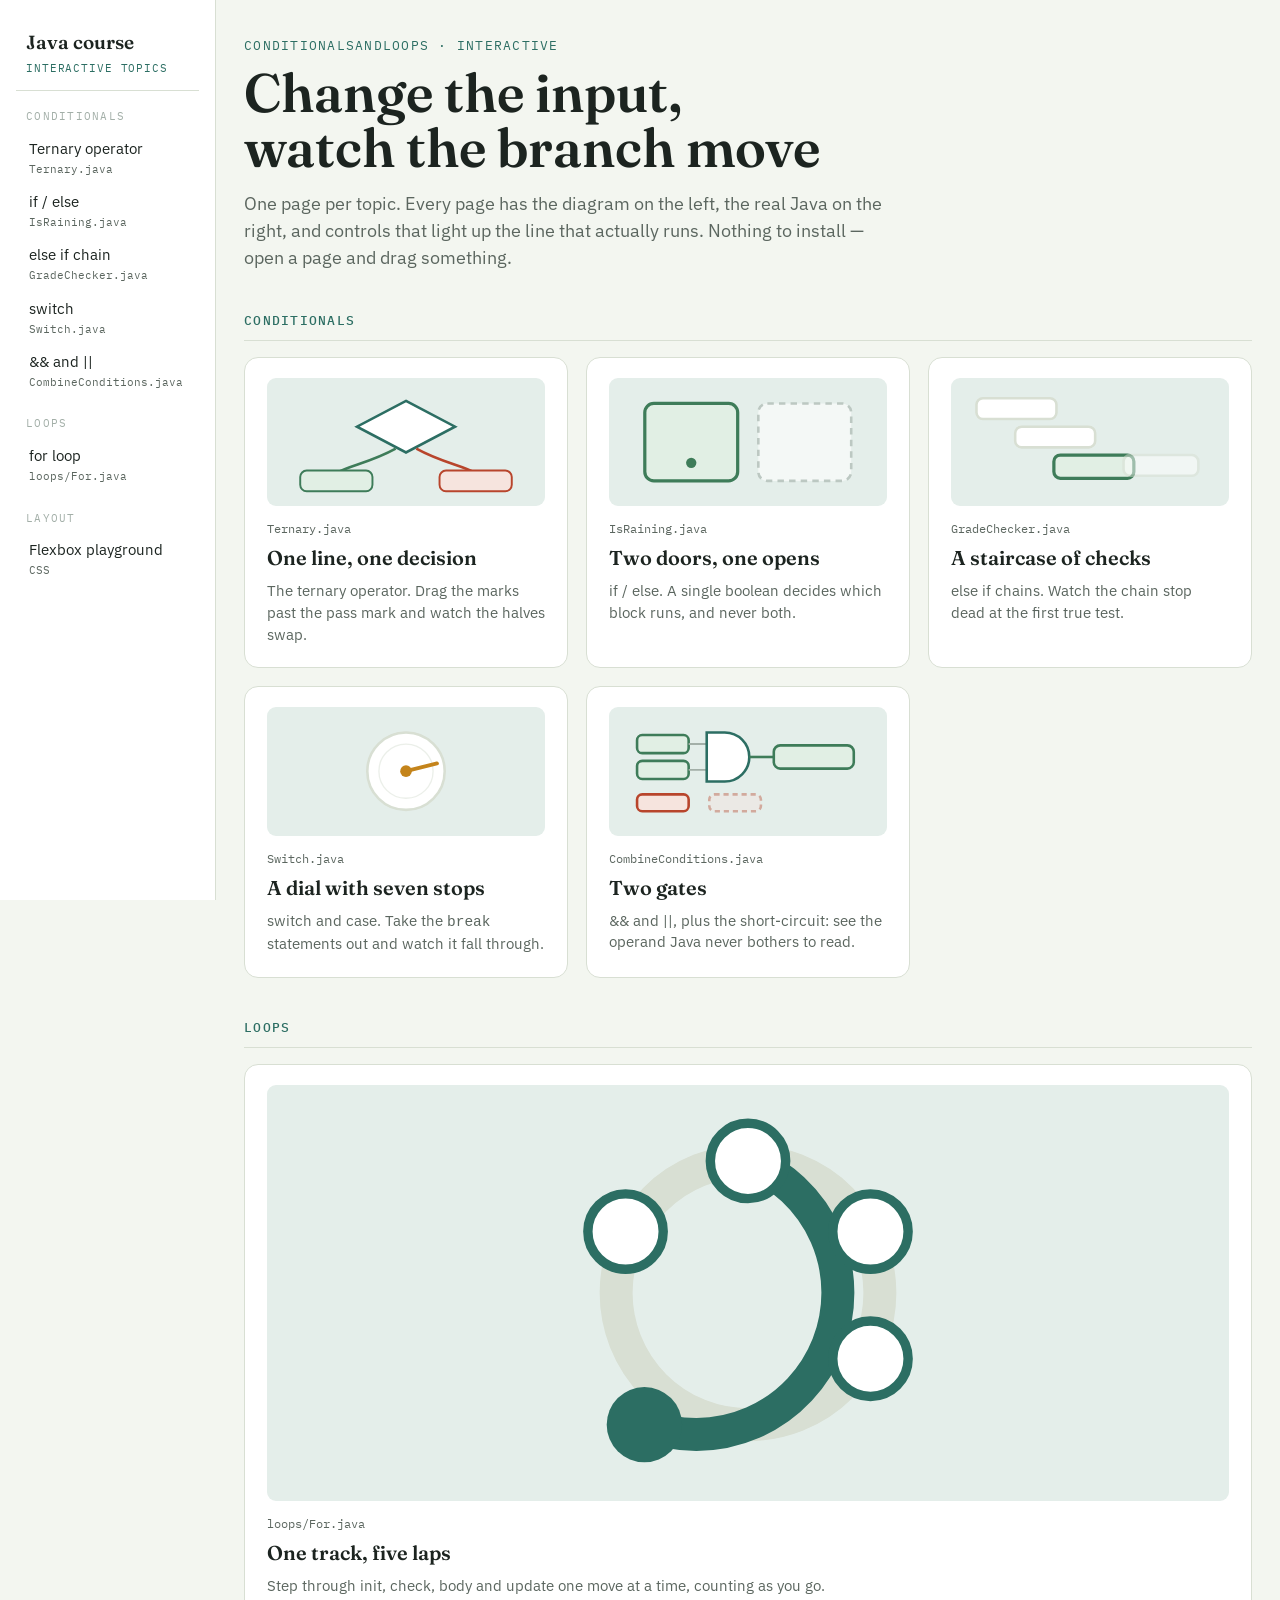
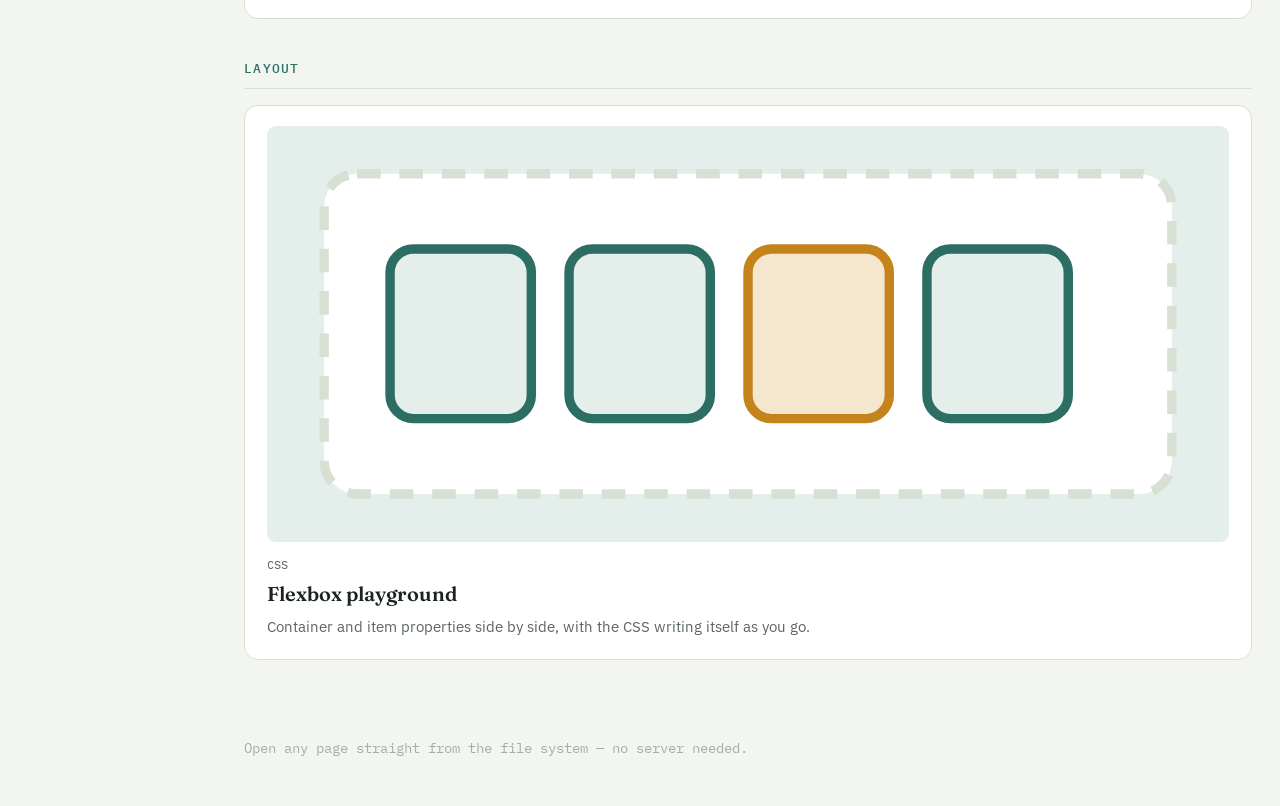
==== html/index.html @ 0fa613ed "first commit" ====
<!doctype html>
<html lang="en">
<head>
<meta charset="utf-8">
<meta name="viewport" content="width=device-width, initial-scale=1">
<title>Java course · Interactive topics</title>
<link rel="preconnect" href="https://fonts.googleapis.com">
<link rel="preconnect" href="https://fonts.gstatic.com" crossorigin>
<link rel="stylesheet" href="https://fonts.googleapis.com/css2?family=Fraunces:opsz,wght@9..144,600&family=IBM+Plex+Sans:wght@400;500;600&family=IBM+Plex+Mono:wght@400;500&display=swap">
<link rel="stylesheet" href="css/style.css">
</head>
<body data-topic="index">

<aside class="sidebar" id="sidebar"></aside>

<div class="main-col">

<main class="home">
  <p class="eyebrow">ConditionalsAndLoops &middot; interactive</p>
  <h1>Change the input,<br>watch the branch move</h1>
  <p class="lede">One page per topic. Every page has the diagram on the left, the real Java on the right, and controls that light up the line that actually runs. Nothing to install &mdash; open a page and drag something.</p>

  <section class="group">
    <h2>Conditionals</h2>
    <div class="cards">

      <a class="card" href="ternary.html">
        <div class="thumb">
          <svg viewBox="0 0 200 84" aria-hidden="true">
            <polygon points="100,10 138,30 100,50 62,30" fill="var(--surface)" stroke="var(--accent)" stroke-width="2"/>
            <path d="M92,47 C72,58 56,60 46,66" fill="none" stroke="var(--yes)" stroke-width="2"/>
            <path d="M108,47 C128,58 144,60 154,66" fill="none" stroke="var(--no)" stroke-width="2"/>
            <rect x="18" y="64" width="56" height="16" rx="5" fill="var(--yes-soft)" stroke="var(--yes)" stroke-width="1.5"/>
            <rect x="126" y="64" width="56" height="16" rx="5" fill="var(--no-soft)" stroke="var(--no)" stroke-width="1.5"/>
          </svg>
        </div>
        <p class="file">Ternary.java</p>
        <p class="name">One line, one decision</p>
        <p class="desc">The ternary operator. Drag the marks past the pass mark and watch the halves swap.</p>
      </a>

      <a class="card" href="if-else.html">
        <div class="thumb">
          <svg viewBox="0 0 200 84" aria-hidden="true">
            <rect x="20" y="12" width="72" height="60" rx="7" fill="var(--yes-soft)" stroke="var(--yes)" stroke-width="2.5"/>
            <circle cx="56" cy="58" r="4" fill="var(--yes)"/>
            <rect x="108" y="12" width="72" height="60" rx="7" fill="var(--surface)" stroke="var(--dim)" stroke-width="2" stroke-dasharray="5 4" opacity="0.6"/>
          </svg>
        </div>
        <p class="file">IsRaining.java</p>
        <p class="name">Two doors, one opens</p>
        <p class="desc">if / else. A single boolean decides which block runs, and never both.</p>
      </a>

      <a class="card" href="else-if.html">
        <div class="thumb">
          <svg viewBox="0 0 200 84" aria-hidden="true">
            <rect x="12" y="8" width="62" height="16" rx="5" fill="var(--surface)" stroke="var(--line)" stroke-width="2"/>
            <rect x="42" y="30" width="62" height="16" rx="5" fill="var(--surface)" stroke="var(--line)" stroke-width="2"/>
            <rect x="72" y="52" width="62" height="18" rx="5" fill="var(--yes-soft)" stroke="var(--yes)" stroke-width="2.5"/>
            <rect x="126" y="52" width="58" height="16" rx="5" fill="var(--surface)" stroke="var(--line)" stroke-width="2" opacity="0.5"/>
          </svg>
        </div>
        <p class="file">GradeChecker.java</p>
        <p class="name">A staircase of checks</p>
        <p class="desc">else if chains. Watch the chain stop dead at the first true test.</p>
      </a>

      <a class="card" href="switch.html">
        <div class="thumb">
          <svg viewBox="0 0 200 84" aria-hidden="true">
            <circle cx="100" cy="42" r="30" fill="var(--surface)" stroke="var(--line)" stroke-width="2"/>
            <circle cx="100" cy="42" r="21" fill="none" stroke="var(--line)" stroke-width="1" opacity="0.5"/>
            <line x1="100" y1="42" x2="124" y2="36" stroke="var(--amber)" stroke-width="3" stroke-linecap="round"/>
            <circle cx="100" cy="42" r="4.5" fill="var(--amber)"/>
          </svg>
        </div>
        <p class="file">Switch.java</p>
        <p class="name">A dial with seven stops</p>
        <p class="desc">switch and case. Take the <code>break</code> statements out and watch it fall through.</p>
      </a>

      <a class="card" href="logical-operators.html">
        <div class="thumb">
          <svg viewBox="0 0 200 84" aria-hidden="true">
            <rect x="14" y="14" width="40" height="14" rx="4" fill="var(--yes-soft)" stroke="var(--yes)" stroke-width="2"/>
            <rect x="14" y="34" width="40" height="14" rx="4" fill="var(--yes-soft)" stroke="var(--yes)" stroke-width="2"/>
            <path d="M54,21 H68 M54,41 H68" stroke="var(--dim)" stroke-width="1.5"/>
            <path d="M68,12 h14 a19,19 0 0 1 0,38 h-14 z" fill="var(--surface)" stroke="var(--accent)" stroke-width="2"/>
            <path d="M101,31 H120" stroke="var(--yes)" stroke-width="2"/>
            <rect x="120" y="22" width="62" height="18" rx="5" fill="var(--yes-soft)" stroke="var(--yes)" stroke-width="2"/>
            <rect x="14" y="60" width="40" height="13" rx="4" fill="var(--no-soft)" stroke="var(--no)" stroke-width="2"/>
            <rect x="70" y="60" width="40" height="13" rx="4" fill="var(--no-soft)" stroke="var(--no)" stroke-width="2" opacity="0.4" stroke-dasharray="4 3"/>
          </svg>
        </div>
        <p class="file">CombineConditions.java</p>
        <p class="name">Two gates</p>
        <p class="desc">&amp;&amp; and ||, plus the short-circuit: see the operand Java never bothers to read.</p>
      </a>

    </div>
  </section>

  <section class="group">
    <h2>Loops</h2>
    <div class="cards">

      <a class="card" href="for-loop.html">
        <div class="thumb">
          <svg viewBox="0 0 200 84" aria-hidden="true">
            <circle cx="100" cy="42" r="28" fill="none" stroke="var(--line)" stroke-width="7"/>
            <path d="M100,14 A28,28 0 1 1 78,70" fill="none" stroke="var(--accent)" stroke-width="7" stroke-linecap="round"/>
            <circle cx="100" cy="14" r="8" fill="var(--surface)" stroke="var(--accent)" stroke-width="2"/>
            <circle cx="126" cy="29" r="8" fill="var(--surface)" stroke="var(--accent)" stroke-width="2"/>
            <circle cx="126" cy="56" r="8" fill="var(--surface)" stroke="var(--accent)" stroke-width="2"/>
            <circle cx="74" cy="29" r="8" fill="var(--surface)" stroke="var(--accent)" stroke-width="2"/>
            <circle cx="78" cy="70" r="8" fill="var(--accent)"/>
          </svg>
        </div>
        <p class="file">loops/For.java</p>
        <p class="name">One track, five laps</p>
        <p class="desc">Step through init, check, body and update one move at a time, counting as you go.</p>
      </a>

    </div>
  </section>

  <section class="group">
    <h2>Layout</h2>
    <div class="cards">

      <a class="card" href="flexbox.html">
        <div class="thumb">
          <svg viewBox="0 0 200 84" aria-hidden="true">
            <rect x="10" y="8" width="180" height="68" rx="7" fill="var(--surface)" stroke="var(--line)" stroke-width="2" stroke-dasharray="5 4"/>
            <rect x="24" y="24" width="30" height="36" rx="5" fill="var(--accent-soft)" stroke="var(--accent)" stroke-width="2"/>
            <rect x="62" y="24" width="30" height="36" rx="5" fill="var(--accent-soft)" stroke="var(--accent)" stroke-width="2"/>
            <rect x="100" y="24" width="30" height="36" rx="5" fill="var(--amber-soft)" stroke="var(--amber)" stroke-width="2"/>
            <rect x="138" y="24" width="30" height="36" rx="5" fill="var(--accent-soft)" stroke="var(--accent)" stroke-width="2"/>
          </svg>
        </div>
        <p class="file">CSS</p>
        <p class="name">Flexbox playground</p>
        <p class="desc">Container and item properties side by side, with the CSS writing itself as you go.</p>
      </a>

    </div>
  </section>
</main>

<footer class="pagenav">
  <span>Open any page straight from the file system &mdash; no server needed.</span>
</footer>

</div>

<script src="js/common.js"></script>

</body>
</html>
---- html/css/style.css ----
/* Java course · shared styles
   Palette and type match the printed diagram slides in ConditionalsAndLoops/examples. */

:root {
  --bg: #F3F6F0;
  --surface: #FFFFFF;
  --panel: #E4EEEA;
  --ink: #1C2420;
  --ink-soft: #5B665F;
  --line: #D8DFD3;
  --accent: #2C6E63;
  --accent-soft: #E4EEEA;
  --yes: #3E7C59;
  --yes-soft: #E1EFE4;
  --no: #B8452C;
  --no-soft: #F6E4DE;
  --amber: #C4841B;
  --amber-soft: #F5E7CE;
  --dim: #A3AFA8;

  --sans: 'IBM Plex Sans', -apple-system, BlinkMacSystemFont, 'Segoe UI', Roboto, sans-serif;
  --serif: 'Fraunces', Georgia, 'Times New Roman', serif;
  --mono: 'IBM Plex Mono', Menlo, Consolas, 'Courier New', monospace;

  color-scheme: light;
}

@media (prefers-color-scheme: dark) {
  :root {
    --bg: #161A17;
    --surface: #1E2420;
    --panel: #212A26;
    --ink: #ECF1EA;
    --ink-soft: #9FAEA5;
    --line: #333D36;
    --accent: #6FBBAB;
    --accent-soft: #233530;
    --yes: #7FC79B;
    --yes-soft: #1F3327;
    --no: #E28A6E;
    --no-soft: #3A2621;
    --amber: #E0B15A;
    --amber-soft: #3A2E17;
    --dim: #6B7A72;
    color-scheme: dark;
  }
}

* { box-sizing: border-box; }

html, body { margin: 0; padding: 0; }

body {
  background: var(--bg);
  color: var(--ink);
  font-family: var(--sans);
  font-size: 16px;
  line-height: 1.5;
  -webkit-font-smoothing: antialiased;
}

a { color: var(--accent); }

h1, h2, h3 { text-wrap: balance; }

/* ---------------------------------------------------------------- shell */

body { display: flex; align-items: flex-start; }

.main-col { flex: 1; min-width: 0; }

/* ---------------------------------------------------------------- sidebar */

.sidebar {
  flex: 0 0 216px;
  position: sticky;
  top: 0;
  height: 100vh;
  overflow-y: auto;
  padding: 22px 16px 28px;
  background: var(--surface);
  border-right: 1px solid var(--line);
}

.side-home {
  display: block;
  text-decoration: none;
  color: inherit;
  padding: 6px 10px 14px;
  border-bottom: 1px solid var(--line);
  margin-bottom: 16px;
}

.side-title {
  display: block;
  font-family: var(--serif);
  font-weight: 600;
  font-size: 19px;
  color: var(--ink);
}

.side-sub {
  display: block;
  font-family: var(--mono);
  font-size: 11px;
  letter-spacing: 0.08em;
  text-transform: uppercase;
  color: var(--accent);
  margin-top: 3px;
}

.side-group {
  font-family: var(--mono);
  font-size: 10.5px;
  letter-spacing: 0.12em;
  text-transform: uppercase;
  color: var(--dim);
  margin: 18px 0 7px;
  padding-left: 10px;
}

.side-list { list-style: none; margin: 0; padding: 0; }

.side-list a {
  display: block;
  padding: 8px 10px;
  border-radius: 8px;
  text-decoration: none;
  color: var(--ink);
  border-left: 3px solid transparent;
}

.side-list a:hover { background: var(--panel); }

.side-list a.current {
  background: var(--accent-soft);
  border-left-color: var(--accent);
}

.side-label { display: block; font-size: 14.5px; line-height: 1.3; }

.side-list a.current .side-label { color: var(--accent); font-weight: 500; }

.side-file {
  display: block;
  font-family: var(--mono);
  font-size: 11px;
  color: var(--ink-soft);
  margin-top: 2px;
}

@media (max-width: 900px) {
  body { display: block; }
  .sidebar {
    position: static;
    height: auto;
    width: auto;
    border-right: 0;
    border-bottom: 1px solid var(--line);
    padding: 14px 18px;
  }
  .side-home { border-bottom: 0; margin-bottom: 10px; padding-bottom: 8px; }
  .side-group { display: none; }
  .side-list {
    display: flex;
    gap: 8px;
    overflow-x: auto;
    padding-bottom: 4px;
  }
  .side-list a {
    border-left: 0;
    border-bottom: 3px solid transparent;
    white-space: nowrap;
    border-radius: 8px 8px 0 0;
  }
  .side-list a.current { border-left: 0; border-bottom-color: var(--accent); }
  .side-file { display: none; }
}

/* ---------------------------------------------------------------- top bar */

.topbar {
  display: flex;
  flex-wrap: wrap;
  gap: 8px 20px;
  align-items: center;
  justify-content: space-between;
  padding: 14px 28px;
  border-bottom: 1px solid var(--line);
  background: var(--surface);
}

.topbar-right { display: flex; align-items: center; gap: 14px; }

.btn-pop {
  padding: 7px 14px;
  font-size: 12.5px;
  white-space: nowrap;
}

.btn-pop.is-live {
  border-color: var(--amber);
  color: var(--amber);
  background: var(--amber-soft);
}

.topbar .back {
  font-family: var(--mono);
  font-size: 13px;
  text-decoration: none;
  font-weight: 500;
}

.topbar .back:hover { text-decoration: underline; }

.topbar .crumb {
  font-family: var(--mono);
  font-size: 12.5px;
  color: var(--ink-soft);
}

/* ---------------------------------------------------------------- layout */

.topic, .home {
  max-width: 1180px;
  margin: 0 auto;
  padding: 36px 28px 56px;
}

.intro { max-width: 62ch; margin-bottom: 30px; }

.eyebrow {
  font-family: var(--mono);
  font-size: 12.5px;
  letter-spacing: 0.1em;
  text-transform: uppercase;
  color: var(--accent);
  margin: 0 0 10px;
}

.topic h1 {
  font-family: var(--serif);
  font-weight: 600;
  font-size: clamp(30px, 4.6vw, 44px);
  line-height: 1.06;
  margin: 0 0 12px;
}

.lede {
  font-size: 18px;
  color: var(--ink-soft);
  margin: 0;
}

/* Controls sit on the left, the live preview on the right. The markup keeps
   the preview first so it still reads sensibly without CSS; order swaps it. */
.workbench {
  display: grid;
  grid-template-columns: minmax(0, 1fr) minmax(0, 1.08fr);
  gap: 22px;
  align-items: start;
}

.workbench > .panel-preview { order: 2; }
.workbench > .panel-controls { order: 1; }

@media (max-width: 900px) {
  .workbench { grid-template-columns: minmax(0, 1fr); }
}

.workbench + .workbench { margin-top: 26px; }

.section-head {
  display: flex;
  align-items: baseline;
  gap: 14px;
  margin: 34px 0 14px;
  padding-bottom: 10px;
  border-bottom: 1px solid var(--line);
}

.section-head h2 {
  font-family: var(--serif);
  font-weight: 600;
  font-size: 25px;
  margin: 0;
}

.section-head .op {
  font-family: var(--mono);
  font-size: 15px;
  color: var(--accent);
  background: var(--accent-soft);
  padding: 3px 10px;
  border-radius: 7px;
}

.panel {
  background: var(--surface);
  border: 1px solid var(--line);
  border-radius: 14px;
  padding: 20px 22px 24px;
}

.panel h2 {
  font-family: var(--mono);
  font-size: 12.5px;
  font-weight: 500;
  letter-spacing: 0.1em;
  text-transform: uppercase;
  color: var(--accent);
  margin: 0 0 14px;
}

.panel h2 + .hint { margin-top: -8px; }

.hint {
  font-size: 14px;
  color: var(--ink-soft);
  margin: 0 0 16px;
}

.stack > * + * { margin-top: 26px; }

/* ---------------------------------------------------------------- diagram */

.stage {
  background: var(--panel);
  border-radius: 11px;
  padding: 14px 12px;
}

/* Base size is set here so that a font-size attribute on an individual
   <text> still wins — a class selector would override it. */
.stage svg { display: block; width: 100%; height: auto; font-size: 11px; }

/* shared diagram states, driven by JS */
.d-box { transition: fill .18s, stroke .18s, opacity .18s; }
.d-text { font-family: var(--mono); }
.is-off { opacity: 0.32; }

/* ---------------------------------------------------------------- controls */

.controls {
  display: flex;
  flex-direction: column;
  gap: 18px;
}

.ctrl { display: flex; flex-direction: column; gap: 7px; }

.ctrl > label,
.ctrl > .ctrl-label {
  display: flex;
  align-items: baseline;
  justify-content: space-between;
  gap: 12px;
  font-family: var(--mono);
  font-size: 13.5px;
  color: var(--ink-soft);
}

.ctrl .val {
  font-family: var(--mono);
  font-size: 15px;
  font-weight: 500;
  color: var(--accent);
  font-variant-numeric: tabular-nums;
}

input[type="range"] {
  width: 100%;
  accent-color: var(--accent);
  height: 22px;
}

select {
  font-family: var(--mono);
  font-size: 14px;
  padding: 7px 9px;
  border-radius: 8px;
  border: 1px solid var(--line);
  background: var(--surface);
  color: var(--ink);
  width: 100%;
}

/* segmented on/off switch */
.seg {
  display: inline-flex;
  border: 1px solid var(--line);
  border-radius: 9px;
  overflow: hidden;
  align-self: flex-start;
}

.seg button {
  font-family: var(--mono);
  font-size: 13.5px;
  padding: 8px 18px;
  border: 0;
  background: var(--surface);
  color: var(--ink-soft);
  cursor: pointer;
}

.seg button + button { border-left: 1px solid var(--line); }

.seg button[aria-pressed="true"] {
  background: var(--yes-soft);
  color: var(--yes);
  font-weight: 500;
}

.seg.seg-warn button[aria-pressed="true"] {
  background: var(--no-soft);
  color: var(--no);
}

.btn {
  font-family: var(--mono);
  font-size: 13.5px;
  padding: 9px 16px;
  border-radius: 9px;
  border: 1px solid var(--line);
  background: var(--surface);
  color: var(--ink);
  cursor: pointer;
}

.btn:hover { border-color: var(--accent); color: var(--accent); }

.btn-primary {
  background: var(--accent);
  border-color: var(--accent);
  color: var(--surface);
  font-weight: 500;
}

.btn-primary:hover { opacity: 0.88; color: var(--surface); }

.btn:disabled { opacity: 0.45; cursor: not-allowed; }

.btn-row { display: flex; flex-wrap: wrap; gap: 10px; }

:focus-visible { outline: 2px solid var(--accent); outline-offset: 2px; }

/* ---------------------------------------------------------------- code */

.code {
  font-family: var(--mono);
  font-size: 14px;
  line-height: 1.75;
  background: var(--bg);
  border: 1px solid var(--line);
  border-left: 4px solid var(--accent);
  border-radius: 9px;
  padding: 14px 16px;
  margin: 0;
  overflow-x: auto;
  tab-size: 4;
}

.code code { font: inherit; }

/* max-content keeps the highlight behind the whole line when it scrolls */
.code .ln {
  display: block;
  width: max-content;
  min-width: 100%;
  padding: 0 6px;
  border-radius: 5px;
  transition: background .18s, opacity .18s;
}

/* the line / branch Java actually runs */
.code .on { background: var(--yes-soft); }
.code .on-warn { background: var(--no-soft); }
.code .on-amber { background: var(--amber-soft); }

/* checked, but the answer was no */
.code .off { opacity: 0.45; }

/* never reached at all */
.code .skip { opacity: 0.28; text-decoration: line-through; text-decoration-thickness: 1px; }

.code i { font-style: normal; }

.code .v {
  color: var(--accent);
  font-weight: 500;
}

.code .cmt { color: var(--dim); }

/* ---------------------------------------------------------------- output */

.console {
  font-family: var(--mono);
  font-size: 14px;
  line-height: 1.7;
  background: var(--ink);
  color: var(--bg);
  border-radius: 9px;
  padding: 14px 16px;
  min-height: 56px;
  max-height: 260px;
  overflow-y: auto;
  white-space: pre-wrap;
  word-break: break-word;
}

@media (prefers-color-scheme: dark) {
  .console { background: #0E1210; color: #D7E2DA; }
}

.console .muted { color: var(--dim); }

/* small fact chips under a demo */
.facts {
  display: flex;
  flex-wrap: wrap;
  gap: 10px;
  margin-top: 16px;
}

.fact {
  background: var(--panel);
  border-radius: 8px;
  padding: 8px 12px;
  font-family: var(--mono);
  font-size: 12.5px;
  color: var(--ink-soft);
}

.fact b {
  color: var(--accent);
  font-weight: 500;
  font-variant-numeric: tabular-nums;
}

/* ---------------------------------------------------------------- notes */

.notes {
  margin-top: 26px;
  display: grid;
  grid-template-columns: repeat(auto-fit, minmax(280px, 1fr));
  gap: 22px;
}

.note {
  background: var(--surface);
  border: 1px solid var(--line);
  border-radius: 14px;
  padding: 20px 22px 22px;
}

.note h3 {
  font-family: var(--mono);
  font-size: 12.5px;
  font-weight: 500;
  letter-spacing: 0.1em;
  text-transform: uppercase;
  margin: 0 0 12px;
  color: var(--accent);
}

.note.try h3 { color: var(--amber); }

.note ul { margin: 0; padding-left: 20px; }
.note li { margin-bottom: 10px; }
.note li:last-child { margin-bottom: 0; }

.note code {
  font-family: var(--mono);
  font-size: 13px;
  background: var(--panel);
  padding: 1px 5px;
  border-radius: 4px;
}

/* ---------------------------------------------------------------- page nav */

.pagenav {
  max-width: 1180px;
  margin: 0 auto;
  padding: 22px 28px 48px;
  display: flex;
  justify-content: space-between;
  gap: 16px;
  font-family: var(--mono);
  font-size: 13.5px;
}

.pagenav a { text-decoration: none; }
.pagenav a:hover { text-decoration: underline; }
.pagenav span { color: var(--dim); }

/* ---------------------------------------------------------------- index */

.home h1 {
  font-family: var(--serif);
  font-weight: 600;
  font-size: clamp(34px, 6vw, 54px);
  line-height: 1.03;
  margin: 0 0 14px;
}

.home .lede { max-width: 58ch; }

.group { margin-top: 40px; }

.group > h2 {
  font-family: var(--mono);
  font-size: 12.5px;
  font-weight: 500;
  letter-spacing: 0.1em;
  text-transform: uppercase;
  color: var(--accent);
  margin: 0 0 16px;
  padding-bottom: 10px;
  border-bottom: 1px solid var(--line);
}

.cards {
  display: grid;
  grid-template-columns: repeat(auto-fit, minmax(270px, 1fr));
  gap: 18px;
}

.card {
  display: block;
  background: var(--surface);
  border: 1px solid var(--line);
  border-radius: 14px;
  padding: 20px 22px 22px;
  text-decoration: none;
  color: inherit;
  transition: border-color .16s, transform .16s;
}

.card:hover { border-color: var(--accent); transform: translateY(-2px); }

.card .thumb {
  background: var(--panel);
  border-radius: 9px;
  padding: 10px;
  margin-bottom: 14px;
}

.card .thumb svg { display: block; width: 100%; height: auto; }

.card .file {
  font-family: var(--mono);
  font-size: 12px;
  color: var(--ink-soft);
  margin: 0 0 5px;
}

.card .name {
  font-family: var(--serif);
  font-weight: 600;
  font-size: 20px;
  margin: 0 0 7px;
}

.card .desc {
  font-size: 14.5px;
  color: var(--ink-soft);
  margin: 0;
}

/* ------------------------------------------------------- preview-only tab */

/* Page opened as ?view=preview: only the diagrams, driven from the other tab. */

body.is-preview { display: block; }

body.is-preview .sidebar,
body.is-preview .topbar,
body.is-preview .intro,
body.is-preview .notes,
body.is-preview .pagenav,
body.is-preview .block-controls,
body.is-preview .section-head .op { display: none; }

body.is-preview .topic { max-width: 1100px; padding-top: 22px; }

body.is-preview .workbench { grid-template-columns: minmax(0, 1fr); gap: 18px; }

body.is-preview .panel-preview,
body.is-preview .panel-controls {
  border: 0;
  background: transparent;
  padding: 0;
}

body.is-preview .panel-preview { order: 0; }
body.is-preview .panel-controls { order: 1; }

body.is-preview .panel-preview > h2,
body.is-preview .panel-preview > .hint { display: none; }

body.is-preview .stage,
body.is-preview .flex-stage { padding: 26px 22px; }

body.is-preview .facts { justify-content: center; margin-top: 20px; }

body.is-preview .fact { font-size: 15px; padding: 10px 16px; }

/* the preview tab is for watching, not clicking */
body.is-preview .item { cursor: default; pointer-events: none; }

/* code and output get bigger, since they are being read from a distance */
body.is-preview .code { font-size: 16px; line-height: 1.8; }
body.is-preview .console { font-size: 16px; max-height: none; }
body.is-preview .panel-controls h2 { font-size: 13px; }
body.is-preview .panel-controls .hint { text-align: center; }

/* current control values, rebuilt on every update */
.preview-settings { display: none; }

body.is-preview .preview-settings {
  display: flex;
  flex-wrap: wrap;
  gap: 10px;
  justify-content: center;
  margin-top: 16px;
}

.pset {
  display: inline-flex;
  align-items: baseline;
  gap: 9px;
  background: var(--panel);
  border: 1px solid var(--line);
  border-radius: 9px;
  padding: 9px 15px;
  font-family: var(--mono);
  font-size: 14.5px;
}

.pset-k { color: var(--ink-soft); }
.pset-v { color: var(--accent); font-weight: 500; }
.pset.is-muted { opacity: 0.45; }
.pset.is-muted .pset-v { color: var(--ink-soft); }

body.is-preview .section-head {
  justify-content: center;
  margin: 26px 0 10px;
  border-bottom: 0;
}

.preview-bar {
  display: none;
  align-items: center;
  justify-content: space-between;
  gap: 16px;
  padding: 12px 28px;
  background: var(--amber-soft);
  border-bottom: 1px solid var(--line);
  font-family: var(--mono);
  font-size: 12.5px;
  color: var(--amber);
}

body.is-preview .preview-bar { display: flex; }
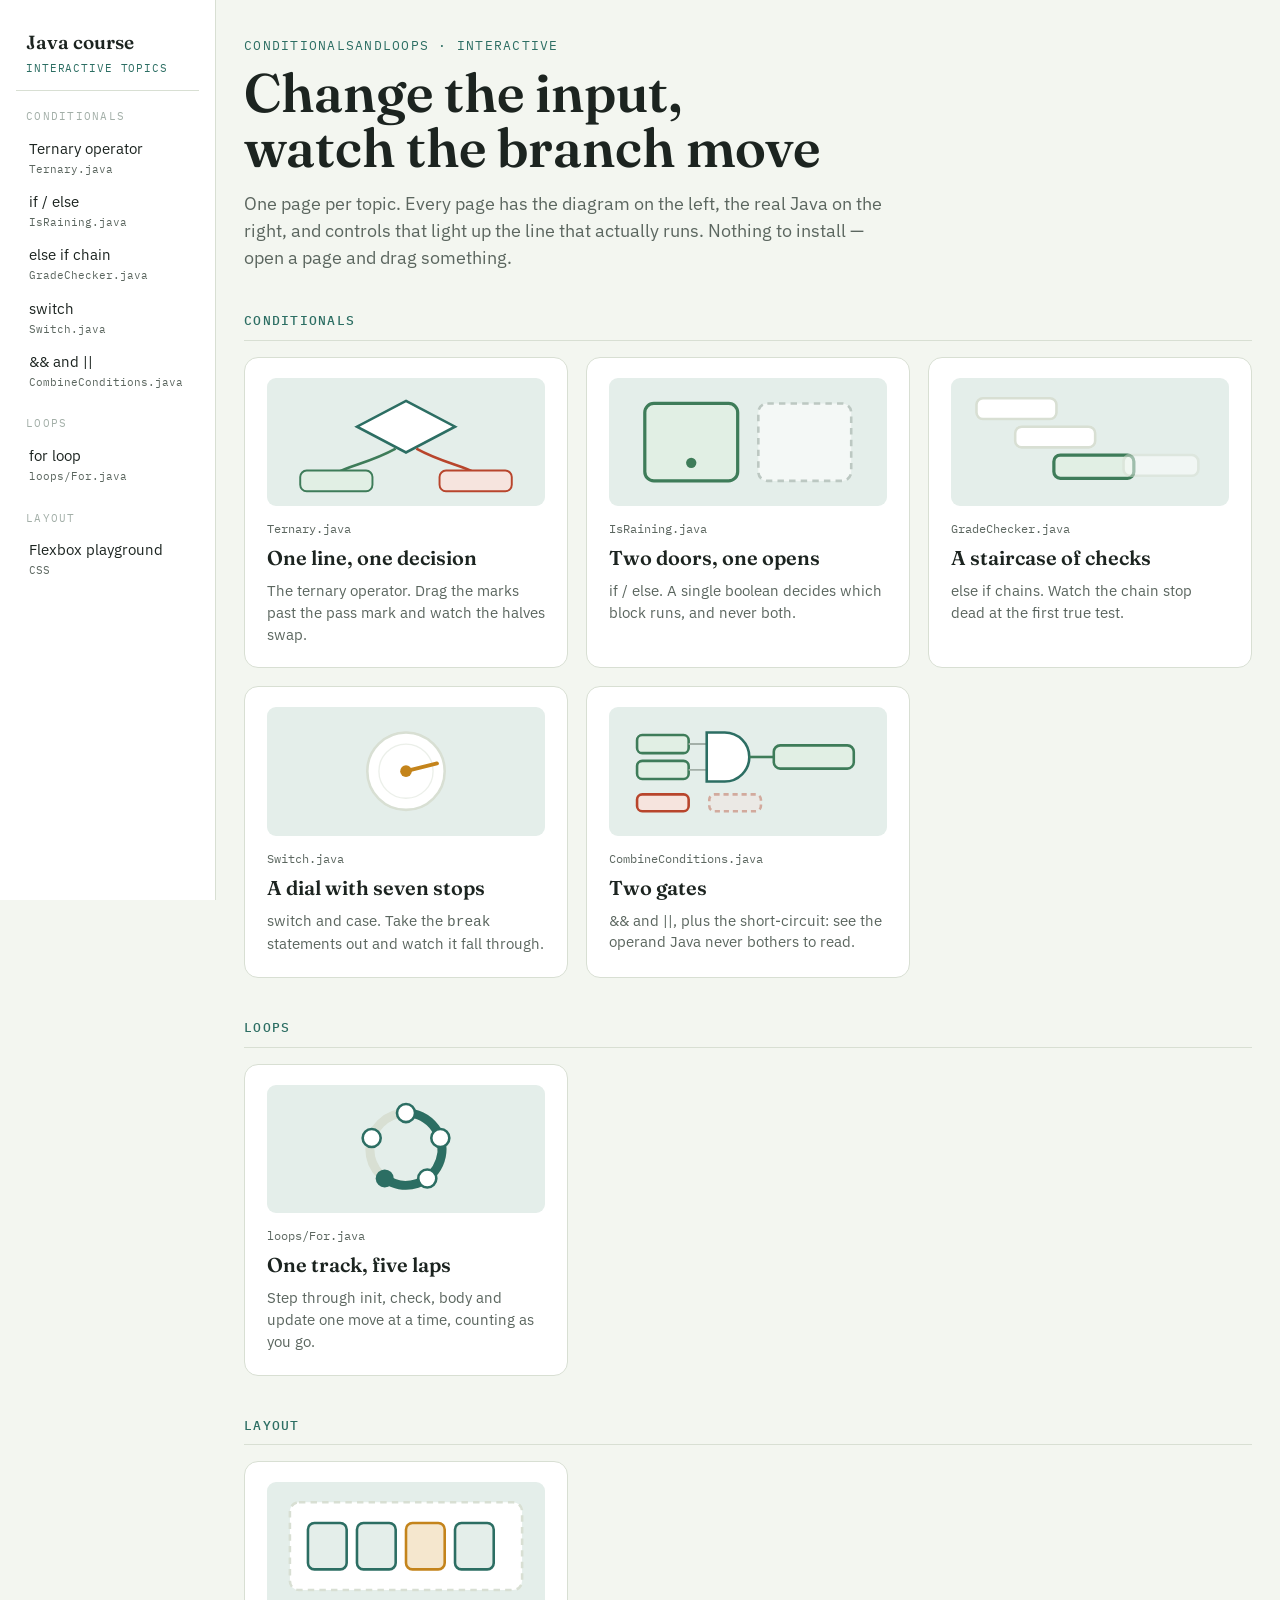
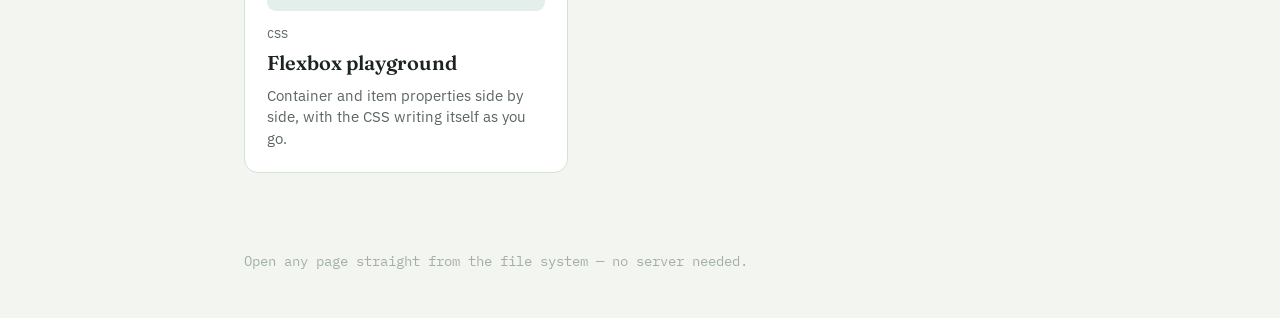
==== commit d57c4a79: "Add syntax panels for control structures and enhance styling" ====
--- a/html/index.html
+++ b/html/index.html
@@ -109,12 +109,12 @@
         <div class="thumb">
           <svg viewBox="0 0 200 84" aria-hidden="true">
             <circle cx="100" cy="42" r="28" fill="none" stroke="var(--line)" stroke-width="7"/>
-            <path d="M100,14 A28,28 0 1 1 78,70" fill="none" stroke="var(--accent)" stroke-width="7" stroke-linecap="round"/>
-            <circle cx="100" cy="14" r="8" fill="var(--surface)" stroke="var(--accent)" stroke-width="2"/>
-            <circle cx="126" cy="29" r="8" fill="var(--surface)" stroke="var(--accent)" stroke-width="2"/>
-            <circle cx="126" cy="56" r="8" fill="var(--surface)" stroke="var(--accent)" stroke-width="2"/>
-            <circle cx="74" cy="29" r="8" fill="var(--surface)" stroke="var(--accent)" stroke-width="2"/>
-            <circle cx="78" cy="70" r="8" fill="var(--accent)"/>
+            <path d="M100,14 A28,28 0 1 1 83.5,64.7" fill="none" stroke="var(--accent)" stroke-width="7" stroke-linecap="round"/>
+            <circle cx="100" cy="14" r="7" fill="var(--surface)" stroke="var(--accent)" stroke-width="2"/>
+            <circle cx="126.6" cy="33.3" r="7" fill="var(--surface)" stroke="var(--accent)" stroke-width="2"/>
+            <circle cx="116.5" cy="64.7" r="7" fill="var(--surface)" stroke="var(--accent)" stroke-width="2"/>
+            <circle cx="73.4" cy="33.3" r="7" fill="var(--surface)" stroke="var(--accent)" stroke-width="2"/>
+            <circle cx="83.5" cy="64.7" r="7" fill="var(--accent)"/>
           </svg>
         </div>
         <p class="file">loops/For.java</p>
--- a/html/css/style.css
+++ b/html/css/style.css
@@ -296,6 +296,7 @@
 }
 
 .panel {
+  position: relative;
   background: var(--surface);
   border: 1px solid var(--line);
   border-radius: 14px;
@@ -322,6 +323,104 @@
 
 .stack > * + * { margin-top: 26px; }
 
+/* ---------------------------------------------------------------- syntax */
+
+/* The general form of the statement, above the worked example. */
+.syntax { margin-bottom: 22px; }
+
+/* a placeholder the student replaces with their own code */
+.slot {
+  color: var(--amber);
+  background: var(--amber-soft);
+  border-radius: 4px;
+  padding: 1px 5px;
+}
+
+.legend {
+  display: grid;
+  grid-template-columns: max-content minmax(0, 1fr);
+  gap: 9px 16px;
+  align-items: baseline;
+  margin: 16px 0 0;
+  font-size: 14.5px;
+}
+
+.legend dt { font-family: var(--mono); font-size: 13px; }
+.legend dd { margin: 0; color: var(--ink-soft); }
+
+.legend code {
+  font-family: var(--mono);
+  font-size: 13px;
+  background: var(--panel);
+  padding: 1px 5px;
+  border-radius: 4px;
+}
+
+@media (max-width: 560px) {
+  .legend { grid-template-columns: minmax(0, 1fr); gap: 3px; }
+  .legend dd { margin-bottom: 9px; }
+}
+
+/* ---------------------------------------------------------------- maximize */
+
+/* A panel opened full screen in the same tab. The panel is not moved in the
+   DOM, only pinned over the page, so its controls and diagram stay live. */
+
+.btn-max {
+  position: absolute;
+  top: 12px;
+  right: 12px;
+  display: grid;
+  place-items: center;
+  width: 30px;
+  height: 30px;
+  padding: 0;
+  border-radius: 8px;
+  border: 1px solid var(--line);
+  background: var(--surface);
+  color: var(--ink-soft);
+  cursor: pointer;
+}
+
+.stack > .btn-max { margin-top: 0; }
+
+.btn-max:hover { border-color: var(--accent); color: var(--accent); }
+
+.btn-max svg {
+  width: 14px;
+  height: 14px;
+  fill: none;
+  stroke: currentColor;
+  stroke-width: 1.6;
+  stroke-linecap: round;
+  stroke-linejoin: round;
+}
+
+body.has-max { overflow: hidden; }
+
+.panel.is-max {
+  position: fixed;
+  inset: 0;
+  z-index: 100;
+  margin: 0;
+  border: 0;
+  border-radius: 0;
+  overflow: auto;
+  padding: 28px clamp(20px, 5vw, 64px) 36px;
+}
+
+/* stays in the corner while the panel scrolls */
+.panel.is-max > .btn-max { position: fixed; top: 16px; right: 20px; z-index: 1; }
+
+/* bigger, since a maximized panel is being read from a distance */
+.panel.is-max .code { font-size: 16px; line-height: 1.8; }
+.panel.is-max .console { font-size: 16px; max-height: none; }
+.panel.is-max .fact { font-size: 15px; padding: 10px 16px; }
+.panel.is-max .legend { font-size: 16px; }
+.panel.is-max .legend dt,
+.panel.is-max .legend code { font-size: 15px; }
+.panel.is-max .stage svg { max-height: calc(100vh - 200px); }
+
 /* ---------------------------------------------------------------- diagram */
 
 .stage {
@@ -373,6 +472,34 @@
   accent-color: var(--accent);
   height: 22px;
 }
+
+.range-row {
+  display: flex;
+  align-items: center;
+  gap: 10px;
+}
+
+.range-row input[type="range"] { flex: 1; min-width: 0; }
+
+.range-box {
+  flex: none;
+  font-family: var(--mono);
+  font-size: 14px;
+  font-variant-numeric: tabular-nums;
+  padding: 5px 6px;
+  border-radius: 8px;
+  border: 1px solid var(--line);
+  background: var(--surface);
+  color: var(--ink);
+  text-align: right;
+}
+
+.range-box:focus {
+  outline: 2px solid var(--accent);
+  outline-offset: 1px;
+}
+
+.range-box:disabled { opacity: 0.45; }
 
 select {
   font-family: var(--mono);
@@ -624,7 +751,8 @@
 
 .cards {
   display: grid;
-  grid-template-columns: repeat(auto-fit, minmax(270px, 1fr));
+  /* auto-fill, not auto-fit: a group with one card keeps a card's width */
+  grid-template-columns: repeat(auto-fill, minmax(270px, 1fr));
   gap: 18px;
 }
 
@@ -648,7 +776,7 @@
   margin-bottom: 14px;
 }
 
-.card .thumb svg { display: block; width: 100%; height: auto; }
+.card .thumb svg { display: block; width: 100%; height: auto; max-height: 120px; }
 
 .card .file {
   font-family: var(--mono);
@@ -684,9 +812,32 @@
 body.is-preview .block-controls,
 body.is-preview .section-head .op { display: none; }
 
-body.is-preview .topic { max-width: 1100px; padding-top: 22px; }
-
-body.is-preview .workbench { grid-template-columns: minmax(0, 1fr); gap: 18px; }
+/* the syntax panel stays, with the skeleton and its legend side by side so it
+   takes as little height as possible above the diagram */
+body.is-preview .syntax {
+  display: grid;
+  grid-template-columns: minmax(0, 1fr) minmax(0, 1fr);
+  gap: 0 28px;
+  align-items: start;
+  align-content: start;
+}
+body.is-preview .syntax > h2 { grid-column: 1 / -1; }
+body.is-preview .syntax .legend { margin-top: 0; font-size: 16px; }
+
+@media (max-width: 900px) {
+  body.is-preview .syntax { grid-template-columns: minmax(0, 1fr); }
+  body.is-preview .syntax .legend { margin-top: 16px; }
+}
+
+body.is-preview .topic { max-width: none; padding: 22px 28px 28px; }
+
+/* live preview (70%) on the left, code (30%) on the right at full height */
+body.is-preview .workbench {
+  grid-template-columns: minmax(0, 7fr) minmax(0, 3fr);
+  gap: 28px;
+  align-items: stretch;
+  min-height: calc(100vh - 120px);
+}
 
 body.is-preview .panel-preview,
 body.is-preview .panel-controls {
@@ -696,7 +847,37 @@
 }
 
 body.is-preview .panel-preview { order: 0; }
-body.is-preview .panel-controls { order: 1; }
+body.is-preview .panel-controls { order: 1; display: flex; flex-direction: column; }
+
+/* code and output split the column's height evenly (the flexbox page has
+   no output, so its CSS takes the whole column) */
+body.is-preview .panel-controls > div:not(.block-controls) {
+  flex: 1 1 0;
+  min-height: 0;
+  display: flex;
+  flex-direction: column;
+}
+body.is-preview .panel-controls > .block-controls + div:not(.block-controls) { margin-top: 0; }
+body.is-preview .panel-controls .code,
+body.is-preview .panel-controls .console {
+  flex: 1 1 0;
+  min-height: 0;
+  overflow-y: auto;
+}
+
+/* the code column is narrow, so wrap long lines instead of scrolling */
+body.is-preview .code { white-space: pre-wrap; overflow-wrap: anywhere; }
+body.is-preview .code .ln { width: auto; }
+
+/* keep the diagram from pushing the variables and output off screen */
+body.is-preview .stage svg { max-height: 62vh; }
+
+@media (max-width: 900px) {
+  body.is-preview .workbench { grid-template-columns: minmax(0, 1fr); min-height: 0; }
+  body.is-preview .panel-controls > div:not(.block-controls),
+  body.is-preview .panel-controls .code,
+  body.is-preview .panel-controls .console { flex: none; }
+}
 
 body.is-preview .panel-preview > h2,
 body.is-preview .panel-preview > .hint { display: none; }
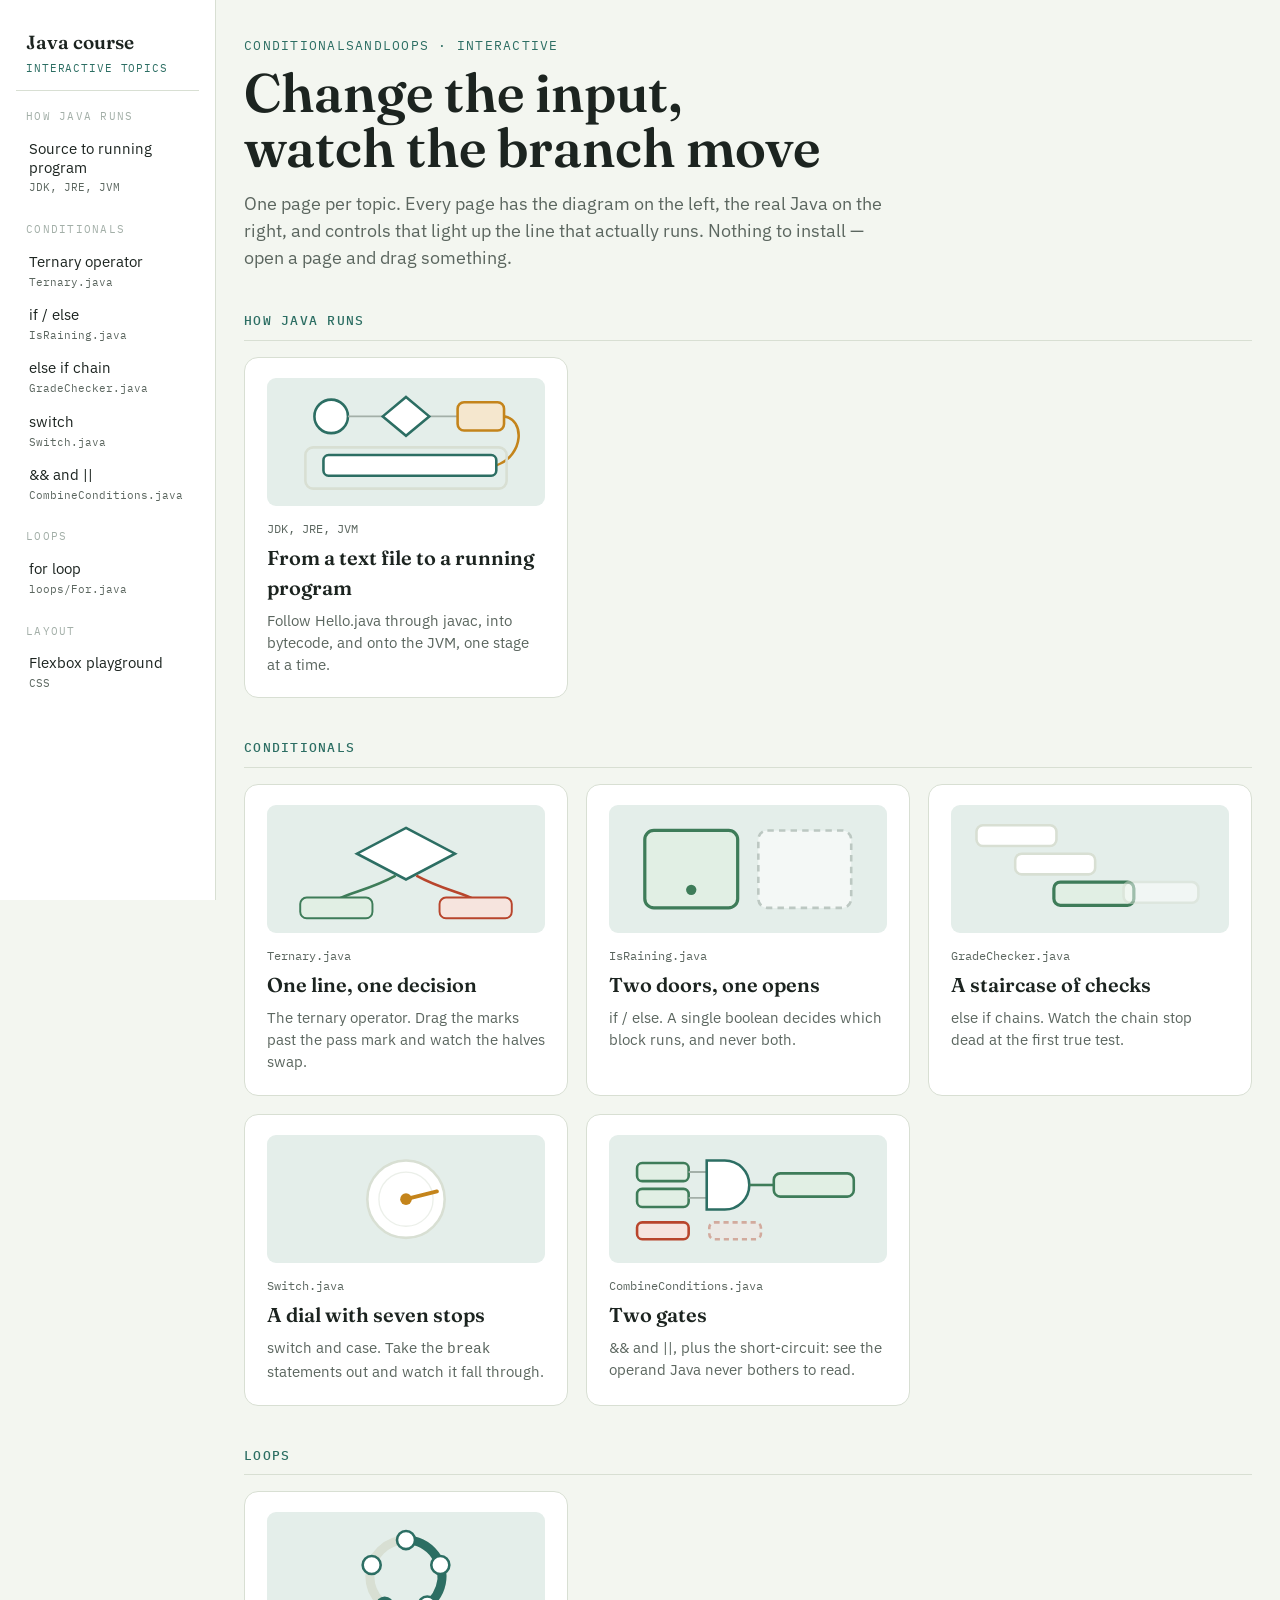
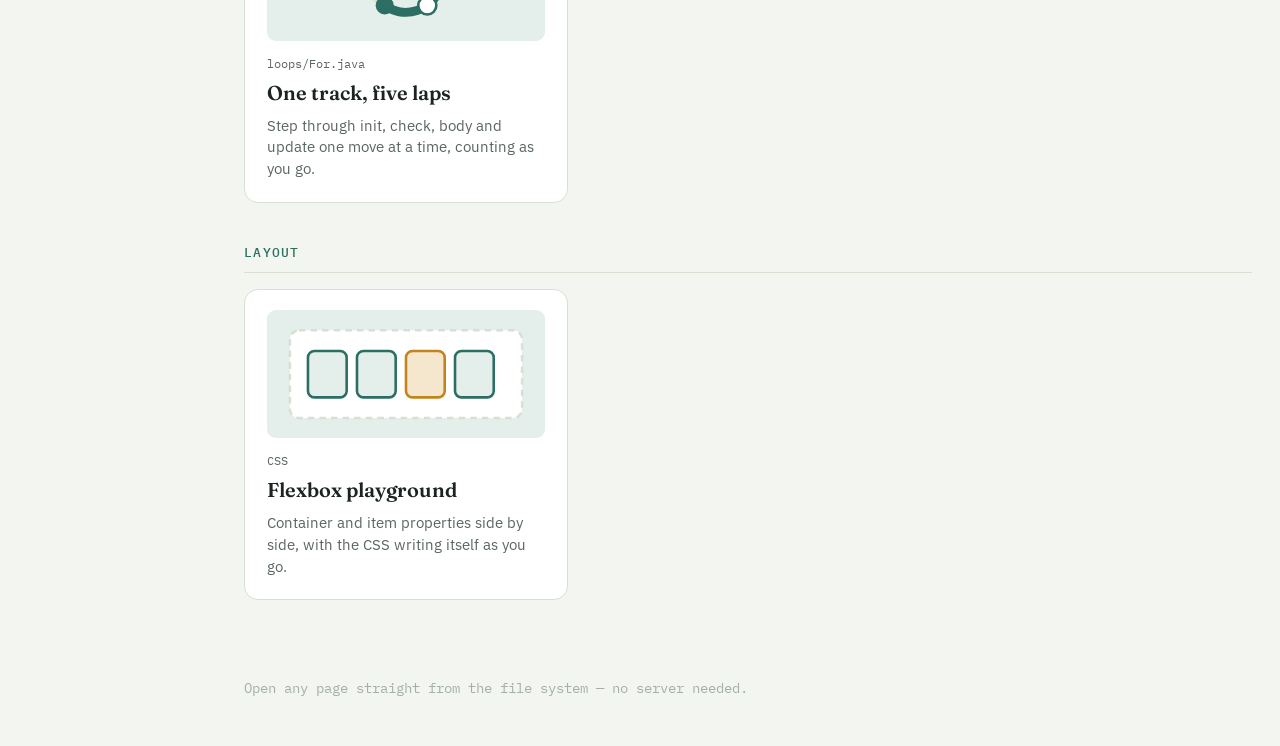
==== commit 28e9a390: "Add 'How Java runs' section and related functionality" ====
--- a/html/index.html
+++ b/html/index.html
@@ -19,6 +19,30 @@
   <p class="eyebrow">ConditionalsAndLoops &middot; interactive</p>
   <h1>Change the input,<br>watch the branch move</h1>
   <p class="lede">One page per topic. Every page has the diagram on the left, the real Java on the right, and controls that light up the line that actually runs. Nothing to install &mdash; open a page and drag something.</p>
+
+  <section class="group">
+    <h2>How Java runs</h2>
+    <div class="cards">
+
+      <a class="card" href="java-internals.html">
+        <div class="thumb">
+          <svg viewBox="0 0 200 84" aria-hidden="true">
+            <circle cx="42" cy="22" r="13" fill="var(--surface)" stroke="var(--accent)" stroke-width="2"/>
+            <path d="M55,22 H82 M118,22 H140" stroke="var(--dim)" stroke-width="1.5"/>
+            <polygon points="100,7 118,22 100,37 82,22" fill="var(--surface)" stroke="var(--accent)" stroke-width="2"/>
+            <rect x="140" y="11" width="36" height="22" rx="5" fill="var(--amber-soft)" stroke="var(--amber)" stroke-width="2"/>
+            <path d="M176,22 C192,24 192,52 170,60" fill="none" stroke="var(--amber)" stroke-width="2"/>
+            <rect x="22" y="46" width="156" height="32" rx="6" fill="none" stroke="var(--line)" stroke-width="2"/>
+            <rect x="36" y="52" width="134" height="16" rx="4" fill="var(--surface)" stroke="var(--accent)" stroke-width="2"/>
+          </svg>
+        </div>
+        <p class="file">JDK, JRE, JVM</p>
+        <p class="name">From a text file to a running program</p>
+        <p class="desc">Follow Hello.java through javac, into bytecode, and onto the JVM, one stage at a time.</p>
+      </a>
+
+    </div>
+  </section>
 
   <section class="group">
     <h2>Conditionals</h2>
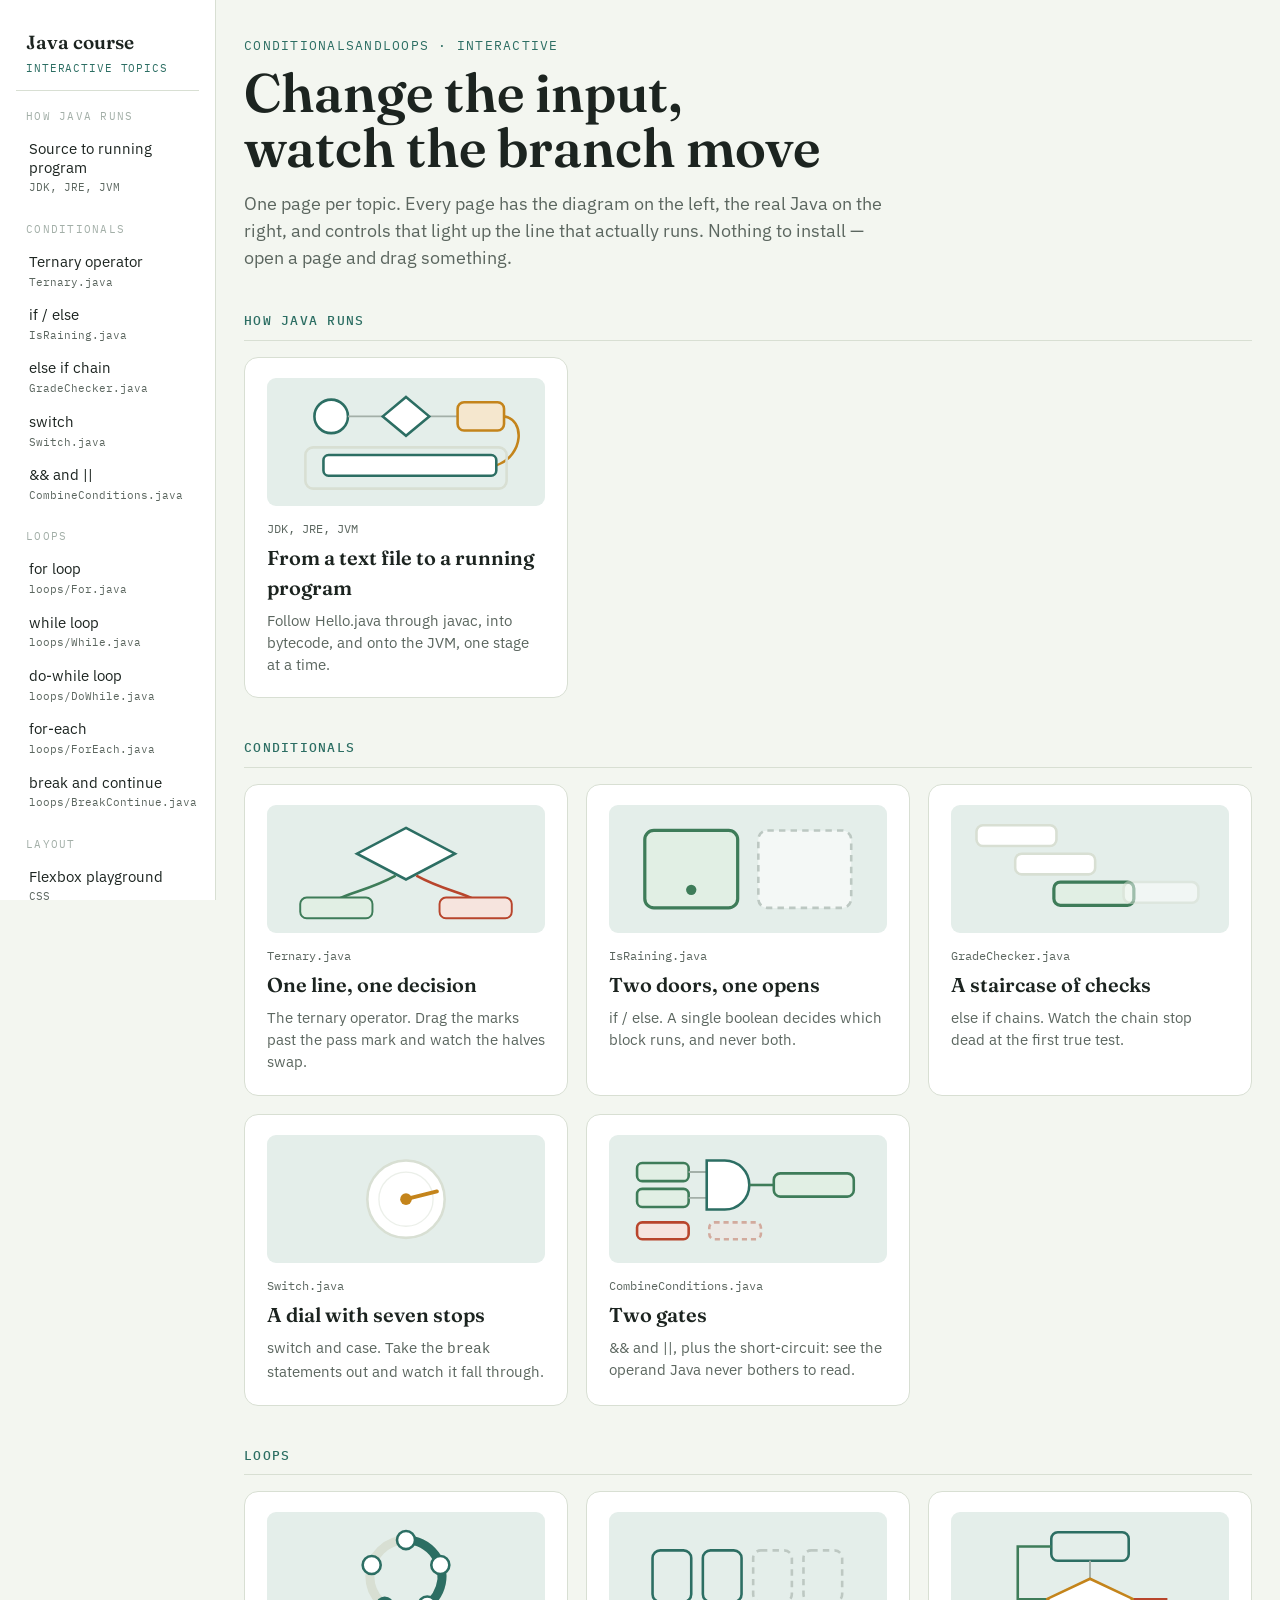
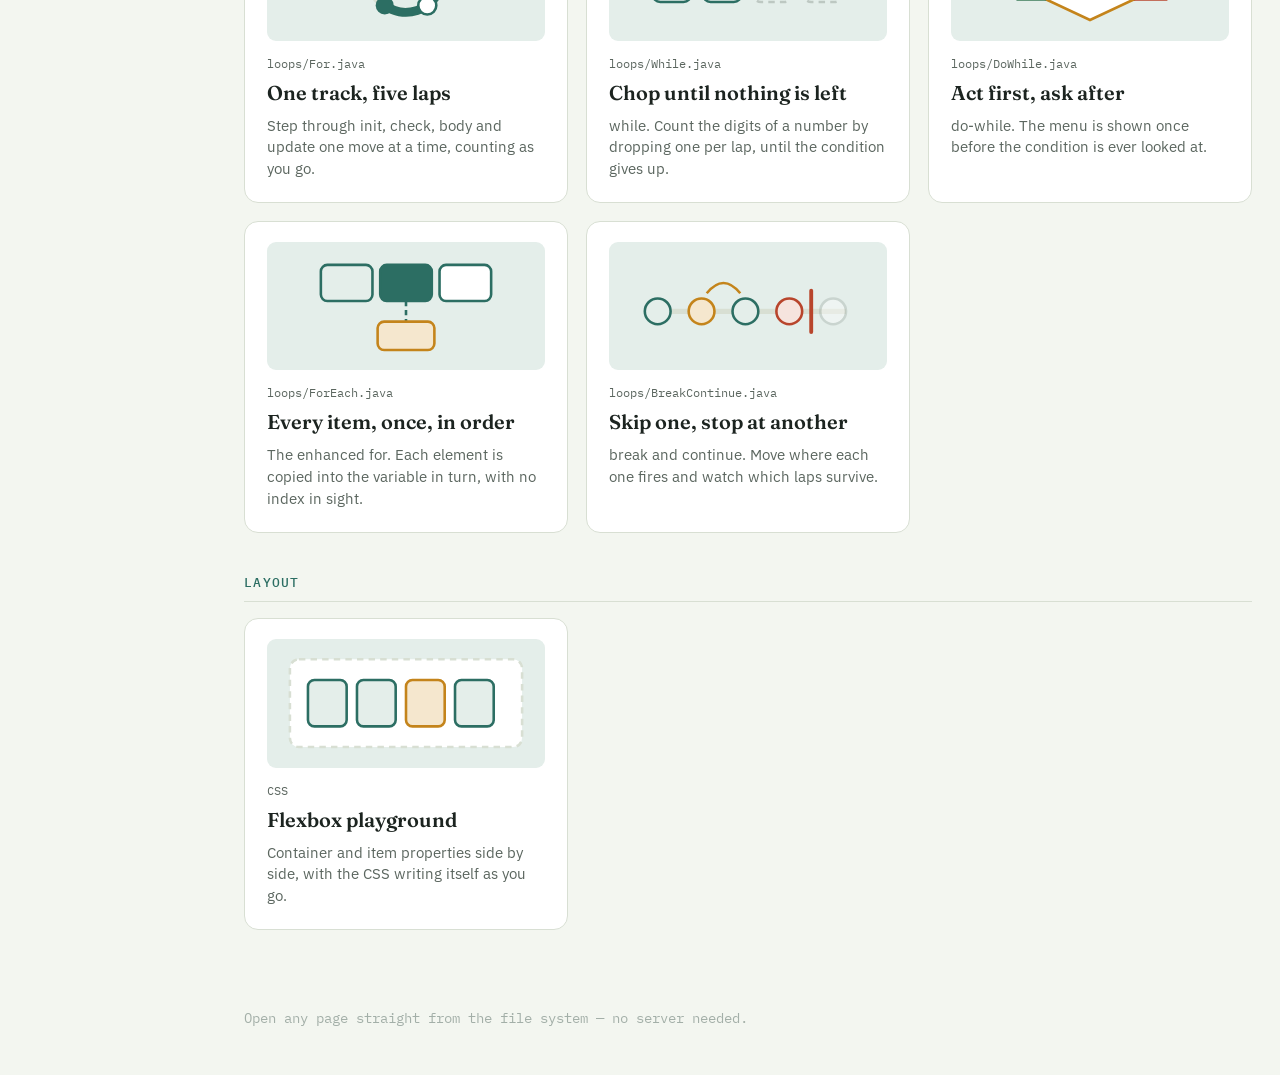
==== commit 9a12cdd5: "Add implementations for various loop constructs and enhance UI interactions - Introduced break and c" ====
--- a/html/index.html
+++ b/html/index.html
@@ -146,6 +146,68 @@
         <p class="desc">Step through init, check, body and update one move at a time, counting as you go.</p>
       </a>
 
+      <a class="card" href="while-loop.html">
+        <div class="thumb">
+          <svg viewBox="0 0 200 84" aria-hidden="true">
+            <rect x="26" y="22" width="30" height="40" rx="6" fill="var(--accent-soft)" stroke="var(--accent)" stroke-width="2"/>
+            <rect x="65" y="22" width="30" height="40" rx="6" fill="var(--accent-soft)" stroke="var(--accent)" stroke-width="2"/>
+            <rect x="104" y="22" width="30" height="40" rx="6" fill="none" stroke="var(--dim)" stroke-width="2" stroke-dasharray="5 4" opacity="0.6"/>
+            <rect x="143" y="22" width="30" height="40" rx="6" fill="none" stroke="var(--dim)" stroke-width="2" stroke-dasharray="5 4" opacity="0.6"/>
+          </svg>
+        </div>
+        <p class="file">loops/While.java</p>
+        <p class="name">Chop until nothing is left</p>
+        <p class="desc">while. Count the digits of a number by dropping one per lap, until the condition gives up.</p>
+      </a>
+
+      <a class="card" href="do-while.html">
+        <div class="thumb">
+          <svg viewBox="0 0 200 84" aria-hidden="true">
+            <rect x="70" y="8" width="60" height="22" rx="5" fill="var(--accent-soft)" stroke="var(--accent)" stroke-width="2"/>
+            <path d="M100,30 V44" stroke="var(--dim)" stroke-width="1.5"/>
+            <polygon points="100,44 134,60 100,76 66,60" fill="var(--surface)" stroke="var(--amber)" stroke-width="2"/>
+            <path d="M66,60 H44 V19 H70" fill="none" stroke="var(--yes)" stroke-width="2"/>
+            <path d="M134,60 H160" stroke="var(--no)" stroke-width="2"/>
+          </svg>
+        </div>
+        <p class="file">loops/DoWhile.java</p>
+        <p class="name">Act first, ask after</p>
+        <p class="desc">do-while. The menu is shown once before the condition is ever looked at.</p>
+      </a>
+
+      <a class="card" href="for-each.html">
+        <div class="thumb">
+          <svg viewBox="0 0 200 84" aria-hidden="true">
+            <rect x="34" y="10" width="40" height="28" rx="5" fill="var(--accent-soft)" stroke="var(--accent)" stroke-width="2"/>
+            <rect x="80" y="10" width="40" height="28" rx="5" fill="var(--accent)" stroke="var(--accent)" stroke-width="2"/>
+            <rect x="126" y="10" width="40" height="28" rx="5" fill="var(--surface)" stroke="var(--accent)" stroke-width="2"/>
+            <path d="M100,38 V54" stroke="var(--accent)" stroke-width="2" stroke-dasharray="4 3"/>
+            <rect x="78" y="54" width="44" height="22" rx="5" fill="var(--amber-soft)" stroke="var(--amber)" stroke-width="2"/>
+          </svg>
+        </div>
+        <p class="file">loops/ForEach.java</p>
+        <p class="name">Every item, once, in order</p>
+        <p class="desc">The enhanced for. Each element is copied into the variable in turn, with no index in sight.</p>
+      </a>
+
+      <a class="card" href="break-continue.html">
+        <div class="thumb">
+          <svg viewBox="0 0 200 84" aria-hidden="true">
+            <path d="M24,46 H176" stroke="var(--line)" stroke-width="4"/>
+            <circle cx="30" cy="46" r="10" fill="var(--accent-soft)" stroke="var(--accent)" stroke-width="2"/>
+            <circle cx="64" cy="46" r="10" fill="var(--amber-soft)" stroke="var(--amber)" stroke-width="2"/>
+            <path d="M68,32 Q81,16 94,32" fill="none" stroke="var(--amber)" stroke-width="2"/>
+            <circle cx="98" cy="46" r="10" fill="var(--accent-soft)" stroke="var(--accent)" stroke-width="2"/>
+            <circle cx="132" cy="46" r="10" fill="var(--no-soft)" stroke="var(--no)" stroke-width="2"/>
+            <path d="M149,30 V62" stroke="var(--no)" stroke-width="3" stroke-linecap="round"/>
+            <circle cx="166" cy="46" r="10" fill="var(--surface)" stroke="var(--dim)" stroke-width="2" opacity="0.4"/>
+          </svg>
+        </div>
+        <p class="file">loops/BreakContinue.java</p>
+        <p class="name">Skip one, stop at another</p>
+        <p class="desc">break and continue. Move where each one fires and watch which laps survive.</p>
+      </a>
+
     </div>
   </section>
 
--- a/html/css/style.css
+++ b/html/css/style.css
@@ -421,6 +421,46 @@
 .panel.is-max .legend code { font-size: 15px; }
 .panel.is-max .stage svg { max-height: calc(100vh - 200px); }
 
+/* ----------------------------------------------------------------- pointer */
+
+/* The highlight that follows the mouse. It sits above a maximized panel and
+   never takes clicks, so everything under it stays usable. */
+
+.pointer-dot {
+  position: fixed;
+  top: 0;
+  left: 0;
+  z-index: 200;
+  width: 56px;
+  height: 56px;
+  margin: -28px 0 0 -28px;
+  border-radius: 50%;
+  border: 3px solid var(--no);
+  background: color-mix(in srgb, var(--no) 28%, transparent);
+  pointer-events: none;
+  display: none;
+}
+
+body.has-pointer .pointer-dot.is-shown { display: block; }
+
+/* squeezes in while the mouse button is held, so clicks are visible too */
+.pointer-dot.is-down {
+  width: 40px;
+  height: 40px;
+  margin: -20px 0 0 -20px;
+  background: color-mix(in srgb, var(--no) 50%, transparent);
+}
+
+.btn-pointer.is-live {
+  border-color: var(--no);
+  color: var(--no);
+  background: var(--no-soft);
+}
+
+@media print {
+  .pointer-dot { display: none !important; }
+}
+
 /* ---------------------------------------------------------------- diagram */
 
 .stage {
@@ -849,6 +889,23 @@
 body.is-preview .panel-preview { order: 0; }
 body.is-preview .panel-controls { order: 1; display: flex; flex-direction: column; }
 
+/* these two have no padding here, so tuck the maximize button into the corner;
+   on the stage it is small enough to sit inside the stage's own padding */
+body.is-preview .panel-preview:not(.is-max) > .btn-max {
+  top: 2px;
+  right: 2px;
+  width: 22px;
+  height: 22px;
+  border-radius: 6px;
+}
+body.is-preview .panel-controls:not(.is-max) > .btn-max { top: -6px; right: 0; }
+
+/* maximized, they need the surface and padding back to cover the page */
+body.is-preview .panel.is-max {
+  background: var(--surface);
+  padding: 28px clamp(20px, 5vw, 64px) 36px;
+}
+
 /* code and output split the column's height evenly (the flexbox page has
    no output, so its CSS takes the whole column) */
 body.is-preview .panel-controls > div:not(.block-controls) {
